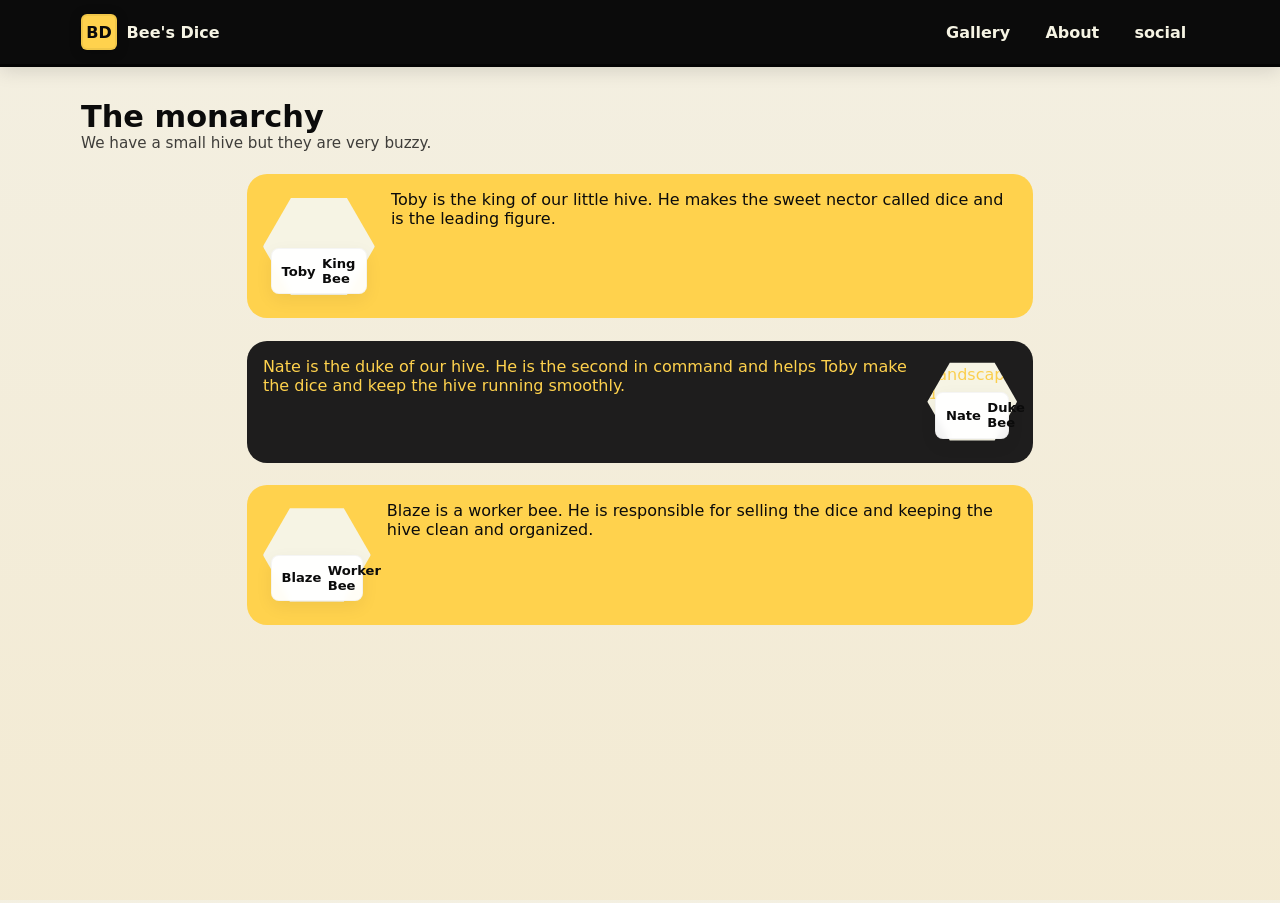
==== about.html @ 747e9b40 "updated gallery to include roles 28/06/26 9:35" ====
<!doctype html>
<html lang="en">

<head>
    <meta charset="utf-8" />
    <meta name="viewport" content="width=device-width,initial-scale=1" />
    <title>Bee's Dice — Gallery</title>
    <link rel="stylesheet" href="styles.css" />


</head>

<body>
    <header>
        <div class="nav">
            <a class="brand" href="index.html">
                <span class="logo" aria-hidden="true">BD</span>
                <span class="name">Bee's Dice</span>
            </a>

            <nav>
                <button class="menu-toggle" aria-label="Toggle menu" id="menuToggle">
                    <svg viewBox="0 0 24 24" fill="none" stroke="currentColor">
                        <path stroke-linecap="round" stroke-linejoin="round" stroke-width="2"
                            d="M4 6h16M4 12h16M4 18h16" />
                    </svg>
                </button>

                <ul id="navList">
                    <li><a href="gallary.html">Gallery</a></li>
                    <li><a href="about.html">About</a></li>
                    <li><a href="social.html">social</a></li>
                </ul>
            </nav>
        </div>
    </header>
    <main>

        <div class="hero-header">
            <div>
                <h1>The monarchy</h1>
                <p>We have a small hive but they are very buzzy.</p>
            </div>
        </div>

        <!--roles-->
        <div class="roles">
        <div class="left">
            <figure class="photo">
                <div class="hex" data-index="0" tabindex="0" role="button" aria-label="Open image 1">
                    <img src="https://picsum.photos/id/1015/800/800" alt="Landscape 1" loading="lazy">
                </div>
                <figcaption class="caption">Toby <span>King Bee</span></figcaption>
            </figure>
            <p>Toby is the king of our little hive. He makes the sweet nector called dice and is the leading figure.</p>
        </div>

        <div class="right">
            <p>Nate is the duke of our hive. He is the second in command and helps Toby make the dice and keep the hive
                running smoothly.</p>
            <figure class="photo">
                <div class="hex" data-index="1" tabindex="0" role="button" aria-label="Open image 2">
                    <img src="https://picsum.photos/id/1015/800/800" alt="Landscape 1" loading="lazy">
                </div>
                <figcaption class="caption">Nate <span>Duke Bee</span></figcaption>
            </figure>
            
        </div>

        <div class="left">
            <figure class="photo">
                <div class="hex" data-index="1" tabindex="0" role="button" aria-label="Open image 2">
                    <img src="https://picsum.photos/id/1015/800/800" alt="Landscape 1" loading="lazy">
                </div>
                <figcaption class="caption">Blaze <span>Worker Bee</span></figcaption>
            </figure>
            <p>Blaze is a worker bee. He is responsible for selling the dice and keeping the hive clean and organized.
            </p>
        </div>
        </div>
            



    </main>
    <!-- Lightbox -->
    <div class="lightbox" id="lightbox" aria-hidden="true">
        <div class="panel" role="dialog" aria-modal="true">
            <button class="lb-close" id="lbClose" title="Close (Esc)">✕</button>
            <button class="lb-nav lb-prev" id="lbPrev" aria-label="Previous image">◀</button>
            <img src="" alt="" id="lbImage">
            <button class="lb-nav lb-next" id="lbNext" aria-label="Next image">▶</button>
        </div>
    </div>
    <script src="script.js"></script>

</body>
---- styles.css ----
:root {
    --nav-bg: #0b0b0b;
    /* top nav background (black) */
    --brand-yellow: #ffd24d;
    /* logo yellow */
    --muted-yellow: #f3e9c7;
    /* muted page base (soft yellow) */
    --muted-overlay: rgba(11, 11, 11, 0.02);
    --text-on-muted: #0b0b0b;
    --white: #f6f4e4;
    --nav-height: 64px;
    --hex-size: 140px;
    --caption-bg: rgba(255, 255, 255, 0.95);
    --caption-text: var(--text-on-muted);
    --panel-bg: #f6f4e4;
    --accent: var(--brand-yellow);
}

/* Reset-ish */
* {
    box-sizing: border-box;
    margin: 0;
    padding: 0
}

html,
body {
    height: 100%
}

body {
    font-family: Inter, system-ui, -apple-system, "Segoe UI", Roboto, "Helvetica Neue", Arial;
    /* neutral, slightly muted background so the yellow brand pops without overwhelming */
    background:
        linear-gradient(180deg, rgba(243, 239, 226, 0.98), rgba(243, 234, 211, 0.98)),
        var(--muted-yellow);
    color: var(--text-on-muted);
    -webkit-font-smoothing: antialiased;
    -moz-osx-font-smoothing: grayscale;
    -webkit-tap-highlight-color: transparent;
}

/* Sticky nav */
header {
    position: sticky;
    top: 0;
    z-index: 40;
    backdrop-filter: blur(6px);
    background: var(--nav-bg);
    border-bottom: 3px solid rgba(0, 0, 0, 0.6);
    box-shadow: 0 4px 18px rgba(0, 0, 0, 0.12);
}

.nav {
    height: var(--nav-height);
    display: flex;
    align-items: center;
    justify-content: space-between;
    gap: 1rem;
    max-width: 1150px;
    margin: 0 auto;
    padding: 0 1rem;
}

.brand {
    display: flex;
    align-items: center;
    gap: .6rem;
    color: var(--white);
    font-weight: 700;
    text-decoration: none;
}

.brand .logo {
    width: 36px;
    height: 36px;
    display: inline-grid;
    place-items: center;
    background: var(--brand-yellow);
    color: var(--nav-bg);
    border-radius: 6px;
    font-weight: 800;
    box-shadow: 0 2px 12px rgba(0, 0, 0, 0.25);
    border: 2px solid rgba(0, 0, 0, 0.06);
}

nav ul {
    display: flex;
    gap: .6rem;
    list-style: none;
    align-items: center;
}

nav a {
    padding: .5rem .8rem;
    color: var(--white);
    text-decoration: none;
    border-radius: 6px;
    font-weight: 600;
    transition: all .15s ease;
}

nav a:hover {
    background: rgba(255, 255, 255, 0.06);
    transform: translateY(-2px);
    color: var(--brand-yellow);
}

/* Mobile hamburger */
.menu-toggle {
    display: none;
    background: transparent;
    border: 0;
    padding: .4rem;
    border-radius: 6px
}

.menu-toggle svg {
    width: 28px;
    height: 28px;
    color: var(--white)
}

main {
    min-height: calc(100vh - var(--nav-height));
    padding: 2rem 1rem 4rem;
    display: block;
}

.hero-header {
    max-width: 1150px;
    margin: 0 auto 1.4rem;
    display: flex;
    justify-content: space-between;
    align-items: center;
    gap: 1rem;
    padding: 0 1rem;
}

.hero-header h1 {
    color: var(--text-on-muted);
    font-size: clamp(1.4rem, 2.6vw, 1.9rem);
}

.hero-header p {
    color: rgba(11, 11, 11, 0.78);
    font-size: .95rem;
}

.hero-header .note {
    color: var(--accent);
    font-weight: 700;
}

/* gallery grid */
.gallery-wrap {
    max-width: 1150px;
    margin: 0 auto;
    padding: 0 1rem;
}

.gallery-grid {
    display: grid;
    grid-template-columns: repeat(auto-fit, minmax(calc(var(--hex-size)), 1fr));
    gap: 14px;
    justify-items: center;
    align-items: start;
}

.photo {
    width: var(--hex-size);
    display: flex;
    justify-content: center;
    align-items: center;
    position: relative;
}

.hex {
    width: 100%;
    aspect-ratio: 1 / 1;
    clip-path: polygon(25% 6.7%, 75% 6.7%, 100% 50%, 75% 93.3%, 25% 93.3%, 0% 50%);
    background: var(--white);
    /* keep cards white so page doesn't read as a single yellow field */
    border: 1px solid rgba(0, 0, 0, 0.06);
    display: flex;
    align-items: center;
    justify-content: center;
    overflow: hidden;
    border-radius: 6px;
    cursor: pointer;
    transition: transform .18s ease, box-shadow .18s ease;
}

.hex img {
    width: 120%;
    height: 120%;
    object-fit: cover;
    display: block;
    transform: translateY(0);
    transition: transform .35s ease;
    pointer-events: none;
    filter: saturate(0.98) contrast(0.99) brightness(0.99);
}

.hex:hover {
    transform: translateY(-6px);
    box-shadow: 0 12px 28px rgba(11, 11, 11, 0.12)
}

.hex:hover img {
    transform: scale(1.05)
}

.caption {
    position: absolute;
    bottom: 8px;
    left: 8px;
    right: 8px;
    display: flex;
    justify-content: space-between;
    align-items: center;
    gap: .4rem;
    font-size: .82rem;
    color: var(--caption-text);
    background: var(--caption-bg);
    padding: .45rem .6rem;
    border-radius: 8px;
    border: 1px solid rgba(0, 0, 0, 0.04);
    backdrop-filter: blur(3px);
    box-shadow: 0 6px 18px rgba(11, 11, 11, 0.06);
    font-weight: 600;
}

/* .roles .centered{
        background: var(--brand-yellow);
        border-radius: 20px;
        padding: 1rem;
    } */

/* .centered{
        width:63%;
        margin:0 auto 1.4rem;
        display:flex;
        justify-content:space-between;
        gap:1rem;
        padding:0 1rem;
    } */
.roles .left {
     background: var(--brand-yellow);
        border-radius: 20px;
        padding: 1rem;
}   

.roles .right {
     background: #1e1d1d;
        border-radius: 20px;
        padding: 1rem;
       color: var(--brand-yellow);
}

.left {
    align-items: left;
    width: 63%;
    margin: 0 auto 1.4rem;
    display: flex;
    justify-content: space-between;
    gap: 1rem;
    padding: 0 1rem;
}

.right {
    align-items: right;
    width: 63%;
    margin: 0 auto 1.4rem;
    display: flex;
    justify-content: space-between;
    gap: 1rem;
    padding: 0 1rem;
}

/* modal / lightbox */
.lightbox {
    position: fixed;
    inset: 0;
    display: none;
    place-items: center;
    background: rgba(11, 11, 11, 0.88);
    z-index: 120;
}

.lightbox[aria-hidden="false"] {
    display: grid
}

.lightbox .panel {
    max-width: 1100px;
    width: calc(100% - 3rem);
    max-height: 90vh;
    background: var(--panel-bg);
    border-radius: 12px;
    padding: 12px;
    display: flex;
    gap: 12px;
    align-items: center;
    justify-content: center;
    position: relative;
    box-shadow: 0 20px 60px rgba(0, 0, 0, 0.45);
}

.lightbox img {
    max-width: 100%;
    max-height: 80vh;
    width: auto;
    height: auto;
    display: block;
    border-radius: 8px;
    box-shadow: 0 10px 40px rgba(11, 11, 11, 0.12);
}

.lb-close {
    position: absolute;
    top: 8px;
    right: 8px;
    background: transparent;
    border: 0;
    color: var(--text-on-muted);
    font-weight: 700;
    padding: .4rem;
    border-radius: 6px;
    cursor: pointer;
}

.lb-nav {
    position: absolute;
    top: 50%;
    transform: translateY(-50%);
    font-size: 1.6rem;
    color: rgba(0, 0, 0, 0.9);
    background: transparent;
    border: 0;
    padding: .6rem;
    border-radius: 8px;
    cursor: pointer;
}

.lb-prev {
    left: 12px
}

.lb-next {
    right: 12px
}

/* Responsive tweaks */
@media (max-width:980px) {
    :root {
        --hex-size: 110px
    }

    .hero-header {
        flex-direction: column;
        align-items: flex-start;
        gap: .6rem;
        padding: 0 1rem 8px
    }

    nav ul {
        display: none
    }

    .menu-toggle {
        display: inline-flex
    }

    nav ul.open {
        display: flex;
        flex-direction: column;
        position: absolute;
        right: 1rem;
        top: calc(var(--nav-height) + 8px);
        background: var(--nav-bg);
        padding: .6rem;
        border-radius: 8px;
        box-shadow: 0 8px 30px rgba(0, 0, 0, 0.25)
    }
}

@media (max-width:520px) {
    :root {
        --hex-size: 92px
    }

    .gallery-grid {
        gap: 10px
    }

    .caption {
        font-size: .7rem
    }
}
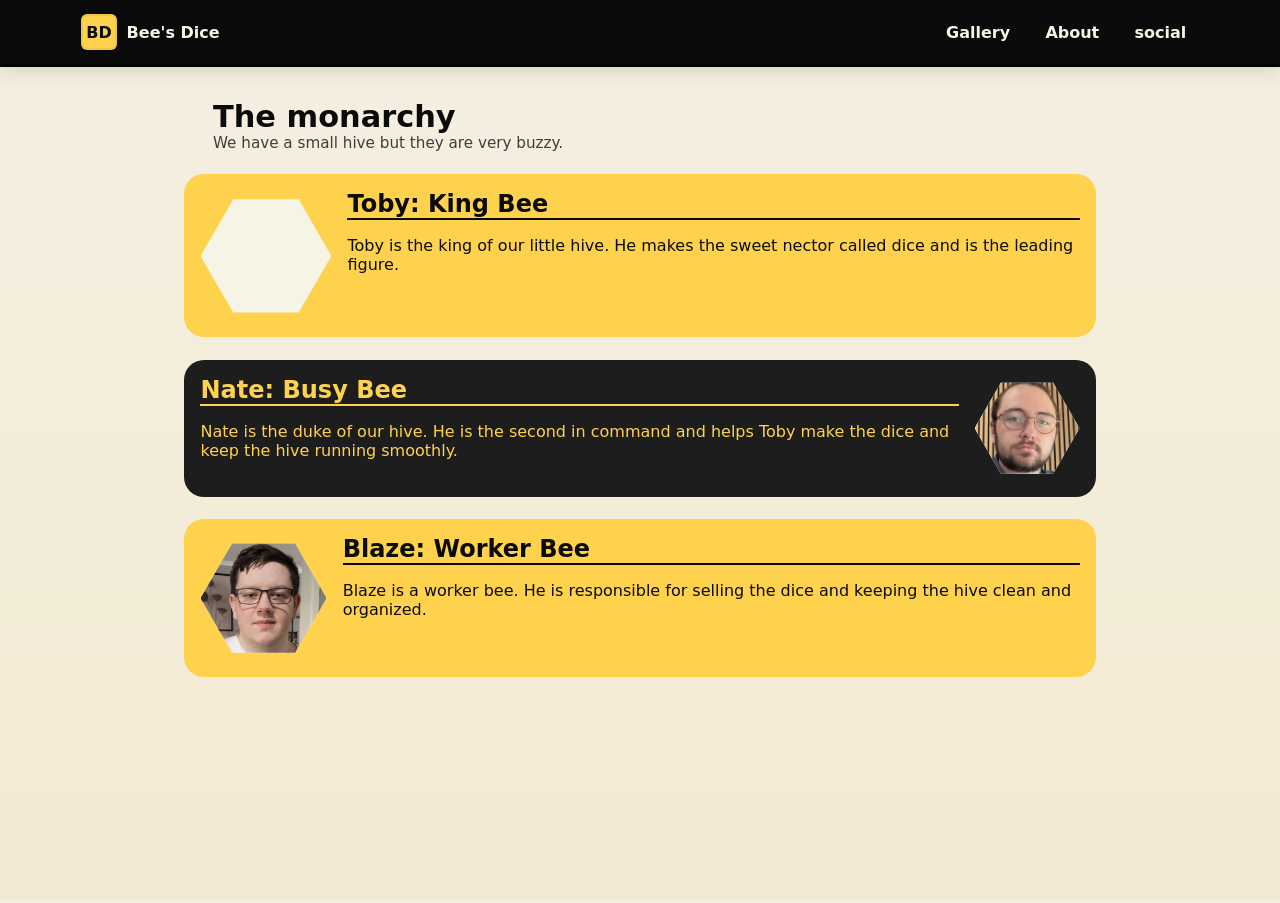
==== commit 876a40e2: "updated scaleing and added insta conection" ====
--- a/about.html
+++ b/about.html
@@ -48,34 +48,46 @@
         <div class="left">
             <figure class="photo">
                 <div class="hex" data-index="0" tabindex="0" role="button" aria-label="Open image 1">
-                    <img src="https://picsum.photos/id/1015/800/800" alt="Landscape 1" loading="lazy">
+                    <img src="https://picsum.photos/id/1015/800/800" alt="Toby" loading="lazy">
                 </div>
-                <figcaption class="caption">Toby <span>King Bee</span></figcaption>
+                <!-- <figcaption class="caption">Toby <span>King Bee</span></figcaption> -->
             </figure>
+            <div>
+                <h2>Toby: King Bee</h2>
+                <hr>
             <p>Toby is the king of our little hive. He makes the sweet nector called dice and is the leading figure.</p>
+            </div>
         </div>
 
-        <div class="right">
+        <div class="right">   
+            <div>
+                <h2>Nate: Busy Bee</h2>
+                <hr>
             <p>Nate is the duke of our hive. He is the second in command and helps Toby make the dice and keep the hive
                 running smoothly.</p>
+             </div>   
             <figure class="photo">
                 <div class="hex" data-index="1" tabindex="0" role="button" aria-label="Open image 2">
-                    <img src="https://picsum.photos/id/1015/800/800" alt="Landscape 1" loading="lazy">
+                    <img src="assets/images/NateBee.png" alt="Nate" loading="lazy">
                 </div>
-                <figcaption class="caption">Nate <span>Duke Bee</span></figcaption>
+                <!-- <figcaption class="caption">Nate <span>Busy Bee</span></figcaption> -->
             </figure>
             
         </div>
 
         <div class="left">
             <figure class="photo">
-                <div class="hex" data-index="1" tabindex="0" role="button" aria-label="Open image 2">
-                    <img src="https://picsum.photos/id/1015/800/800" alt="Landscape 1" loading="lazy">
+                <div class="hex" data-index="2" tabindex="0" role="button" aria-label="Open image 2">
+                    <img src="assets/images/BlazeBee.png" alt="Blaze" loading="lazy">
                 </div>
-                <figcaption class="caption">Blaze <span>Worker Bee</span></figcaption>
+                <!-- <figcaption class="caption">Blaze <span>Worker Bee</span></figcaption> -->
             </figure>
+            <div>
+                <h2>Blaze: Worker Bee</h2>
+                <hr>
             <p>Blaze is a worker bee. He is responsible for selling the dice and keeping the hive clean and organized.
             </p>
+        </div>
         </div>
         </div>
             
--- a/styles.css
+++ b/styles.css
@@ -128,7 +128,7 @@
 }
 
 .hero-header {
-    max-width: 1150px;
+    width: 71%;
     margin: 0 auto 1.4rem;
     display: flex;
     justify-content: space-between;
@@ -154,7 +154,7 @@
 
 /* gallery grid */
 .gallery-wrap {
-    max-width: 1150px;
+    max-width: 71%;
     margin: 0 auto;
     padding: 0 1rem;
 }
@@ -251,16 +251,25 @@
         padding: 1rem;
 }   
 
+.roles .left hr{
+    border: 1px solid var(--nav-bg);
+    margin-bottom: 1rem;
+}
+
 .roles .right {
      background: #1e1d1d;
         border-radius: 20px;
         padding: 1rem;
        color: var(--brand-yellow);
 }
+.roles .right hr{
+    border: 1px solid var(--brand-yellow);
+    margin-bottom: 1rem;
+}
 
 .left {
     align-items: left;
-    width: 63%;
+    width: 73%;
     margin: 0 auto 1.4rem;
     display: flex;
     justify-content: space-between;
@@ -270,11 +279,18 @@
 
 .right {
     align-items: right;
-    width: 63%;
+    width: 73%;
     margin: 0 auto 1.4rem;
     display: flex;
     justify-content: space-between;
     gap: 1rem;
+    padding: 0 1rem;
+}
+
+.feed {
+    width: 71%;
+    height: 600px;
+    margin: 0 auto;
     padding: 0 1rem;
 }
 
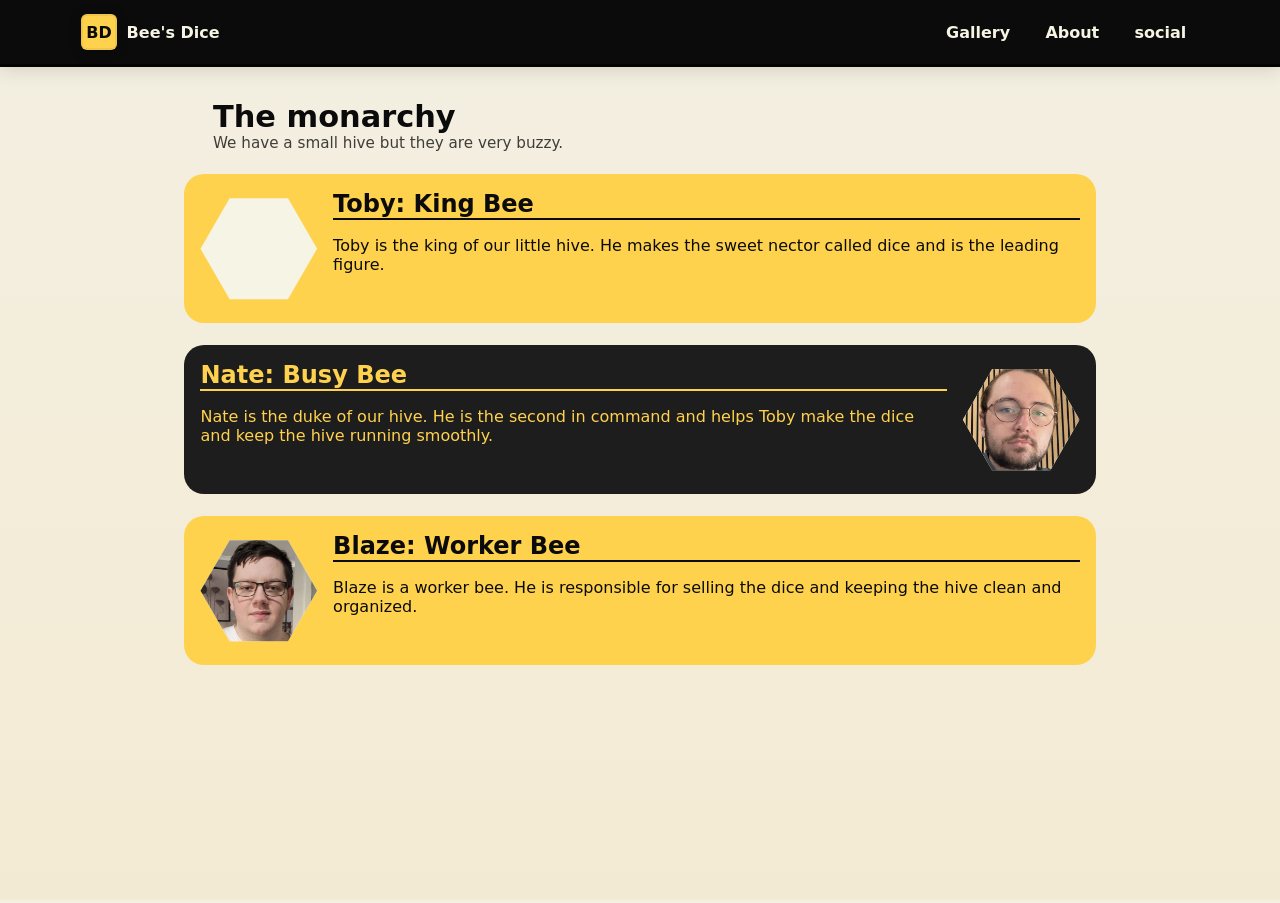
==== commit f08da425: "made lightboxes look better" ====
--- a/about.html
+++ b/about.html
@@ -48,26 +48,32 @@
         <div class="left">
             <figure class="photo">
                 <div class="hex" data-index="0" tabindex="0" role="button" aria-label="Open image 1">
+                    <h2 id="name" hidden="true">Toby: King Bee</h2>
                     <img src="https://picsum.photos/id/1015/800/800" alt="Toby" loading="lazy">
                 </div>
                 <!-- <figcaption class="caption">Toby <span>King Bee</span></figcaption> -->
             </figure>
-            <div>
+            <div class="text">
+                <div>
                 <h2>Toby: King Bee</h2>
                 <hr>
             <p>Toby is the king of our little hive. He makes the sweet nector called dice and is the leading figure.</p>
+        </div>
             </div>
         </div>
 
         <div class="right">   
-            <div>
+            <div class="text">
+                <div>
                 <h2>Nate: Busy Bee</h2>
                 <hr>
             <p>Nate is the duke of our hive. He is the second in command and helps Toby make the dice and keep the hive
                 running smoothly.</p>
+            </div>
              </div>   
             <figure class="photo">
                 <div class="hex" data-index="1" tabindex="0" role="button" aria-label="Open image 2">
+                    <h2 id="name" hidden="true">Nate: Busy Bee</h2>
                     <img src="assets/images/NateBee.png" alt="Nate" loading="lazy">
                 </div>
                 <!-- <figcaption class="caption">Nate <span>Busy Bee</span></figcaption> -->
@@ -78,15 +84,18 @@
         <div class="left">
             <figure class="photo">
                 <div class="hex" data-index="2" tabindex="0" role="button" aria-label="Open image 2">
+                    <h2 id="name" hidden="true">Blaze: Worker Bee</h2>
                     <img src="assets/images/BlazeBee.png" alt="Blaze" loading="lazy">
                 </div>
                 <!-- <figcaption class="caption">Blaze <span>Worker Bee</span></figcaption> -->
             </figure>
-            <div>
+            <div class="text">
+                <div>
                 <h2>Blaze: Worker Bee</h2>
                 <hr>
             <p>Blaze is a worker bee. He is responsible for selling the dice and keeping the hive clean and organized.
             </p>
+            </div>
         </div>
         </div>
         </div>
@@ -98,12 +107,16 @@
     <!-- Lightbox -->
     <div class="lightbox" id="lightbox" aria-hidden="true">
         <div class="panel" role="dialog" aria-modal="true">
+            <div>
             <button class="lb-close" id="lbClose" title="Close (Esc)">✕</button>
             <button class="lb-nav lb-prev" id="lbPrev" aria-label="Previous image">◀</button>
             <img src="" alt="" id="lbImage">
             <button class="lb-nav lb-next" id="lbNext" aria-label="Next image">▶</button>
+                        <h2 value="" id="lbName"></h2>
+        </div>
         </div>
     </div>
+
     <script src="script.js"></script>
 
 </body>
--- a/styles.css
+++ b/styles.css
@@ -10,7 +10,7 @@
     --white: #f6f4e4;
     --nav-height: 64px;
     --hex-size: 140px;
-    --caption-bg: rgba(255, 255, 255, 0.95);
+    --caption-bg: #ffd34dd6;
     --caption-text: var(--text-on-muted);
     --panel-bg: #f6f4e4;
     --accent: var(--brand-yellow);
@@ -177,11 +177,12 @@
 
 .hex {
     width: 100%;
+    min-width: 8vw;
     aspect-ratio: 1 / 1;
     clip-path: polygon(25% 6.7%, 75% 6.7%, 100% 50%, 75% 93.3%, 25% 93.3%, 0% 50%);
     background: var(--white);
     /* keep cards white so page doesn't read as a single yellow field */
-    border: 1px solid rgba(0, 0, 0, 0.06);
+    /* border: 1px solid rgba(0, 0, 0, 0.06); */
     display: flex;
     align-items: center;
     justify-content: center;
@@ -200,6 +201,7 @@
     transition: transform .35s ease;
     pointer-events: none;
     filter: saturate(0.98) contrast(0.99) brightness(0.99);
+
 }
 
 .hex:hover {
@@ -245,10 +247,12 @@
         gap:1rem;
         padding:0 1rem;
     } */
+
 .roles .left {
      background: var(--brand-yellow);
         border-radius: 20px;
         padding: 1rem;
+        max-height: 25vh;
 }   
 
 .roles .left hr{
@@ -266,6 +270,11 @@
     border: 1px solid var(--brand-yellow);
     margin-bottom: 1rem;
 }
+.roles .photo{
+ height: 90%;
+ 
+
+}
 
 .left {
     align-items: left;
@@ -285,13 +294,22 @@
     justify-content: space-between;
     gap: 1rem;
     padding: 0 1rem;
+    text-align: left;
+}
+.text {
+   width: 70svw;
 }
 
 .feed {
     width: 71%;
-    height: 600px;
+    height: 80vh;
+    max-height: 600px;
     margin: 0 auto;
     padding: 0 1rem;
+}
+
+.imbed {
+    border-radius: 12px;
 }
 
 /* modal / lightbox */
@@ -300,19 +318,23 @@
     inset: 0;
     display: none;
     place-items: center;
-    background: rgba(11, 11, 11, 0.88);
+    background: rgba(11, 11, 11, 0.509);
     z-index: 120;
 }
 
 .lightbox[aria-hidden="false"] {
     display: grid
+}
+
+.panel {
+    background: #0b0b0be0;
 }
 
 .lightbox .panel {
     max-width: 1100px;
     width: calc(100% - 3rem);
     max-height: 90vh;
-    background: var(--panel-bg);
+    /* background: var(--panel-bg); */
     border-radius: 12px;
     padding: 12px;
     display: flex;
@@ -332,6 +354,19 @@
     border-radius: 8px;
     box-shadow: 0 10px 40px rgba(11, 11, 11, 0.12);
 }
+.lightbox h2 {
+    font-size: 1.2rem;
+    color: var(--text-on-muted);
+    background: var(--caption-bg);
+    padding: .45rem .6rem;
+    border-radius: 8px;
+    border: 1px solid rgba(0, 0, 0, 0.04);
+    backdrop-filter: blur(3px);
+    box-shadow: 0 6px 18px rgba(11, 11, 11, 0.06);
+    font-weight: 600;
+    text-align: center;
+    margin-top: 0.5vh;
+}
 
 .lb-close {
     position: absolute;
@@ -339,7 +374,7 @@
     right: 8px;
     background: transparent;
     border: 0;
-    color: var(--text-on-muted);
+    color: var(--caption-bg);
     font-weight: 700;
     padding: .4rem;
     border-radius: 6px;
@@ -351,7 +386,7 @@
     top: 50%;
     transform: translateY(-50%);
     font-size: 1.6rem;
-    color: rgba(0, 0, 0, 0.9);
+    color: var(--caption-bg);
     background: transparent;
     border: 0;
     padding: .6rem;
